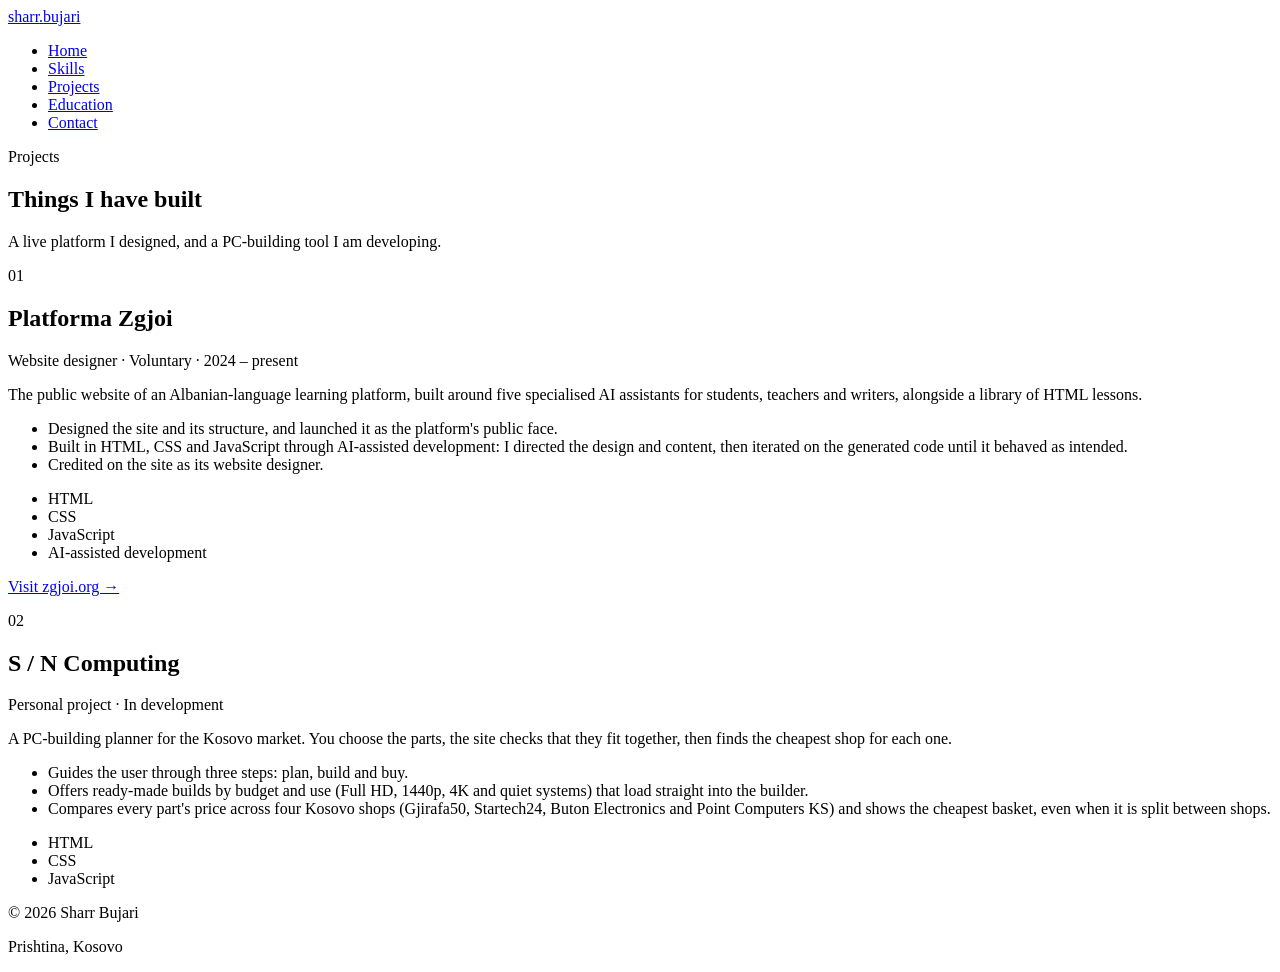
==== projects.html @ c266ca85 "Add files via upload" ====
<!DOCTYPE html>
<html lang="en">
<head>
  <meta charset="UTF-8">
  <meta name="viewport" content="width=device-width, initial-scale=1">
  <meta name="description" content="Projects by Sharr Bujari.">
  <title>Projects – Sharr Bujari</title>
  <link rel="stylesheet" href="css/style.css">
</head>
<body>

  <header class="site-header">
    <a class="logo" href="index.html">sharr<span class="logo-dot">.</span>bujari</a>
    <nav aria-label="Main">
      <ul>
        <li><a href="index.html">Home</a></li>
        <li><a href="skills.html">Skills</a></li>
        <li><a href="projects.html" class="active" aria-current="page">Projects</a></li>
        <li><a href="education.html">Education</a></li>
        <li><a href="contact.html">Contact</a></li>
      </ul>
    </nav>
  </header>

  <main>
    <section class="page-intro">
      <p class="label">Projects</p>
      <h1>Things I have built</h1>
      <p class="lead">A live platform I designed, and a PC-building tool I am developing.</p>
    </section>

    <section class="project-list">
      <article class="project">
        <p class="project-number">01</p>
        <div>
          <h2>Platforma Zgjoi</h2>
          <p class="project-meta">Website designer · Voluntary · 2024 – present</p>
          <p class="project-summary">The public website of an Albanian-language learning platform, built
             around five specialised AI assistants for students, teachers and writers, alongside a
             library of HTML lessons.</p>
          <ul class="project-points">
            <li>Designed the site and its structure, and launched it as the platform's public face.</li>
            <li>Built in HTML, CSS and JavaScript through AI-assisted development: I directed the
                design and content, then iterated on the generated code until it behaved as intended.</li>
            <li>Credited on the site as its website designer.</li>
          </ul>
          <ul class="tag-list" aria-label="Technologies">
            <li>HTML</li>
            <li>CSS</li>
            <li>JavaScript</li>
            <li>AI-assisted development</li>
          </ul>
          <p><a class="text-link" href="https://www.zgjoi.org">Visit zgjoi.org &rarr;</a></p>
        </div>
      </article>
      <article class="project">
        <p class="project-number">02</p>
        <div>
          <h2>S / N Computing</h2>
          <p class="project-meta">Personal project · In development</p>
          <p class="project-summary">A PC-building planner for the Kosovo market. You choose the parts, the
             site checks that they fit together, then finds the cheapest shop for each one.</p>
          <ul class="project-points">
            <li>Guides the user through three steps: plan, build and buy.</li>
            <li>Offers ready-made builds by budget and use (Full HD, 1440p, 4K and quiet systems)
                that load straight into the builder.</li>
            <li>Compares every part's price across four Kosovo shops (Gjirafa50, Startech24,
                Buton Electronics and Point Computers KS) and shows the cheapest basket, even when it
                is split between shops.</li>
          </ul>
          <ul class="tag-list" aria-label="Technologies">
            <li>HTML</li>
            <li>CSS</li>
            <li>JavaScript</li>
          </ul>
        </div>
      </article>
    </section>
  </main>

  <footer class="site-footer">
    <p>&copy; 2026 Sharr Bujari</p>
    <p>Prishtina, Kosovo</p>
  </footer>

</body>
</html>
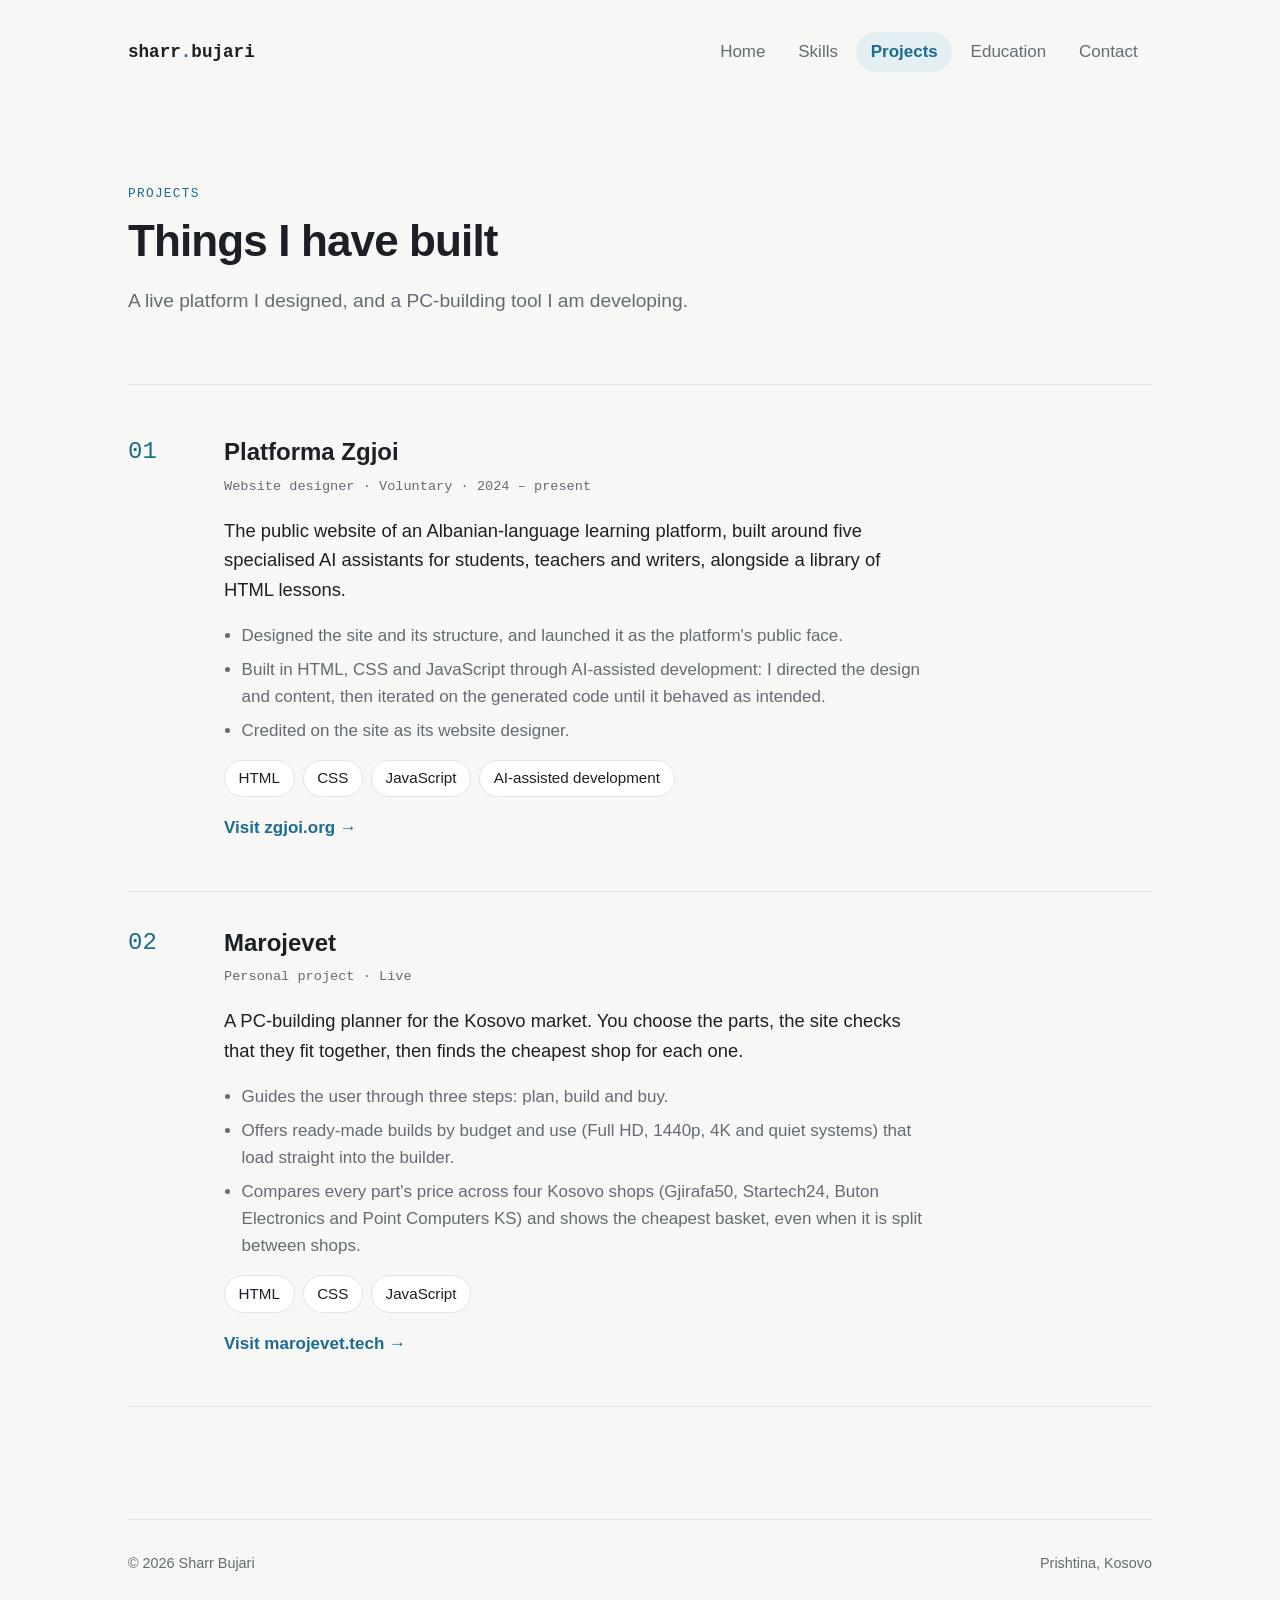
==== commit 18d804b3: "Rename S / N Computing to Marojevet, update screenshots and slider order Project is now live at maro" ====
--- a/projects.html
+++ b/projects.html
@@ -56,8 +56,8 @@
       <article class="project">
         <p class="project-number">02</p>
         <div>
-          <h2>S / N Computing</h2>
-          <p class="project-meta">Personal project · In development</p>
+          <h2>Marojevet</h2>
+          <p class="project-meta">Personal project · Live</p>
           <p class="project-summary">A PC-building planner for the Kosovo market. You choose the parts, the
              site checks that they fit together, then finds the cheapest shop for each one.</p>
           <ul class="project-points">
@@ -73,6 +73,7 @@
             <li>CSS</li>
             <li>JavaScript</li>
           </ul>
+          <p><a class="text-link" href="https://marojevet.tech">Visit marojevet.tech &rarr;</a></p>
         </div>
       </article>
     </section>
--- a/css/style.css
+++ b/css/style.css
@@ -0,0 +1,553 @@
+
+/* ===== 1. VARIABLES (colours, fonts, spacing) ===== */
+:root {
+  --color-text: #1c2026;
+  --color-muted: #646b75;
+  --color-bg: #f7f7f5;
+  --color-surface: #ffffff;
+  --color-accent: #1d6b8f;
+  --color-accent-soft: #e4eff4;
+  --color-line: #e2e4e7;
+  --font-main: "Segoe UI", Arial, sans-serif;
+  --font-mono: Consolas, "Courier New", monospace;
+  --space: 1rem;
+  --page-width: 68rem;
+  --radius: 10px;
+}
+
+/* ===== 2. BASE ===== */
+* {
+  box-sizing: border-box;
+}
+
+body {
+  margin: 0;
+  font-family: var(--font-main);
+  font-size: 1.0625rem;          /* 17px */
+  line-height: 1.6;
+  color: var(--color-text);
+  background: var(--color-bg);
+}
+
+img {
+  max-width: 100%;
+  height: auto;
+}
+
+a {
+  color: var(--color-accent);
+}
+
+h1 {
+  margin: 0 0 var(--space);
+  font-size: 2.75rem;
+  line-height: 1.15;
+  font-weight: 600;
+  letter-spacing: -0.02em;
+}
+
+h2 {
+  margin: 0 0 0.75rem;
+  font-size: 1.25rem;
+  font-weight: 600;
+}
+
+/* Small mono label used above headings */
+.label {
+  display: block;
+  margin: 0 0 0.75rem;
+  font-family: var(--font-mono);
+  font-size: 0.8rem;
+  font-weight: 400;
+  letter-spacing: 0.1em;
+  text-transform: uppercase;
+  color: var(--color-accent);
+}
+
+.lead {
+  max-width: 36rem;
+  font-size: 1.2rem;
+  color: var(--color-muted);
+}
+
+.muted {
+  color: var(--color-muted);
+}
+
+.text-link {
+  font-weight: 600;
+  text-decoration: none;
+}
+
+.text-link:hover {
+  text-decoration: underline;
+}
+
+.button {
+  display: inline-block;
+  padding: 0.7rem 1.4rem;
+  margin-right: var(--space);
+  border-radius: var(--radius);
+  background: var(--color-text);
+  color: var(--color-bg);
+  font-weight: 600;
+  text-decoration: none;
+}
+
+.button:hover {
+  background: var(--color-accent);
+}
+
+/* ===== 3. HEADER + NAV ===== */
+.site-header {
+  display: flex;
+  justify-content: space-between;
+  align-items: center;
+  flex-wrap: wrap;
+  gap: var(--space);
+  max-width: var(--page-width);
+  margin: 0 auto;
+  padding: calc(var(--space) * 2) calc(var(--space) * 2);
+}
+
+.logo {
+  font-family: var(--font-mono);
+  font-size: 1.1rem;
+  font-weight: 700;
+  color: var(--color-text);
+  text-decoration: none;
+}
+
+.logo-dot {
+  color: var(--color-accent);
+}
+
+nav ul {
+  display: flex;
+  flex-wrap: wrap;
+  gap: 0.25rem;
+  list-style: none;
+  margin: 0;
+  padding: 0;
+}
+
+nav a {
+  display: block;
+  padding: 0.4rem 0.9rem;
+  border-radius: 999px;
+  color: var(--color-muted);
+  text-decoration: none;
+}
+
+nav a:hover {
+  color: var(--color-text);
+}
+
+nav a.active {
+  background: var(--color-accent-soft);
+  color: var(--color-accent);
+  font-weight: 600;
+}
+
+/* ===== 4. PAGE LAYOUT ===== */
+main {
+  max-width: var(--page-width);
+  margin: 0 auto;
+  padding: 0 calc(var(--space) * 2);
+}
+
+main section {
+  padding: calc(var(--space) * 3) 0;
+}
+
+.page-intro {
+  padding-top: calc(var(--space) * 5);
+  border-bottom: 1px solid var(--color-line);
+}
+
+/* ===== 5. HOME ===== */
+.hero {
+  display: grid;
+  grid-template-columns: 1fr auto;
+  align-items: center;
+  gap: calc(var(--space) * 4);
+  padding-top: calc(var(--space) * 5);
+  padding-bottom: calc(var(--space) * 5);
+}
+
+.hero h1 {
+  font-size: 3.5rem;
+}
+
+.hero-links {
+  margin-top: calc(var(--space) * 2);
+}
+
+.profile-photo {
+  border-radius: 50%;
+  border: 6px solid var(--color-surface);
+  box-shadow: 0 10px 30px rgba(0, 0, 0, 0.08);
+}
+
+.about,
+.facts {
+  border-top: 1px solid var(--color-line);
+}
+
+.about-grid {
+  display: grid;
+  grid-template-columns: 1fr 1fr;
+  gap: calc(var(--space) * 3);
+}
+
+.about-grid p {
+  margin: 0;
+  font-size: 1.15rem;
+}
+
+.fact-list {
+  display: grid;
+  grid-template-columns: repeat(3, 1fr);
+  gap: calc(var(--space) * 2);
+  list-style: none;
+  margin: 0;
+  padding: 0;
+  color: var(--color-muted);
+}
+
+.fact-number {
+  display: block;
+  font-size: 2.5rem;
+  font-weight: 600;
+  color: var(--color-text);
+}
+
+/* ===== 5b. PROJECT SLIDESHOW (CSS only, no JavaScript) ===== */
+/* 4 slides + a copy of slide 1 at the end so the loop has no jump.
+   One cycle = 12s: each slide stays 2.5s, then slides across in 0.5s. */
+.showcase {
+  padding-top: 0;
+}
+
+/* A light card, like the cards on the Skills page, so the dark
+   screenshots sit inside the page instead of clashing with it. */
+.slideshow {
+  overflow: hidden;
+  max-width: 48rem;
+  border: 1px solid var(--color-line);
+  border-radius: var(--radius);
+  background: var(--color-surface);
+  box-shadow: 0 10px 30px rgba(0, 0, 0, 0.06);
+}
+
+.slides {
+  display: flex;
+  width: 500%;                   /* 5 slides, each 20% of this */
+  animation: slide-across 12s ease-in-out infinite;
+}
+
+.slideshow:hover .slides {
+  animation-play-state: paused;  /* hold still while someone is looking */
+}
+
+.slide {
+  flex: none;
+  width: 20%;
+  margin: 0;
+  padding: 0.75rem 0.75rem 0;    /* white frame around each screenshot */
+}
+
+.slide img {
+  display: block;
+  width: 100%;
+  aspect-ratio: 2 / 1;           /* the screenshots are 2:1 */
+  object-fit: cover;
+  border: 1px solid var(--color-line);
+  border-radius: calc(var(--radius) - 4px);
+}
+
+/* Project name sits on the white card, under the screenshot */
+.slide figcaption {
+  padding: 0.75rem 0.25rem;
+  font-family: var(--font-mono);
+  font-size: 0.85rem;
+  letter-spacing: 0.05em;
+  color: var(--color-muted);
+}
+
+.slide figcaption::before {
+  content: "";
+  display: inline-block;
+  width: 0.5rem;
+  height: 0.5rem;
+  margin-right: 0.6rem;
+  border-radius: 50%;
+  background: var(--color-accent);
+}
+
+@keyframes slide-across {
+  0%, 20.83%  { transform: translateX(0); }
+  25%, 45.83% { transform: translateX(-20%); }
+  50%, 70.83% { transform: translateX(-40%); }
+  75%, 95.83% { transform: translateX(-60%); }
+  100%        { transform: translateX(-80%); }
+}
+
+/* Visitors who ask for less motion get a swipeable strip instead */
+@media (prefers-reduced-motion: reduce) {
+  .slideshow {
+    overflow-x: auto;
+    scroll-snap-type: x mandatory;
+  }
+
+  .slides {
+    width: 400%;
+    animation: none;
+  }
+
+  .slide {
+    width: 25%;
+    scroll-snap-align: start;
+  }
+
+  .slide-copy {
+    display: none;
+  }
+}
+
+/* ===== 6. SKILLS ===== */
+.card-grid {
+  display: grid;
+  grid-template-columns: repeat(2, 1fr);
+  gap: calc(var(--space) * 1.5);
+}
+
+.card {
+  padding: calc(var(--space) * 1.75);
+  background: var(--color-surface);
+  border: 1px solid var(--color-line);
+  border-radius: var(--radius);
+}
+
+.card ul {
+  margin: 0;
+  padding-left: 1.1rem;
+  color: var(--color-muted);
+}
+
+.split {
+  display: grid;
+  grid-template-columns: 1fr 1fr;
+  gap: calc(var(--space) * 3);
+  border-top: 1px solid var(--color-line);
+}
+
+.tag-list {
+  display: flex;
+  flex-wrap: wrap;
+  gap: 0.5rem;
+  list-style: none;
+  margin: 0;
+  padding: 0;
+}
+
+.tag-list li {
+  padding: 0.35rem 0.85rem;
+  border: 1px solid var(--color-line);
+  border-radius: 999px;
+  background: var(--color-surface);
+  font-size: 0.95rem;
+}
+
+/* ===== 7. PROJECTS ===== */
+.project {
+  display: grid;
+  grid-template-columns: 5rem 1fr;
+  gap: var(--space);
+  padding: calc(var(--space) * 2) 0;
+  border-bottom: 1px solid var(--color-line);
+}
+
+.project:first-child {
+  padding-top: 0;
+}
+
+.project-number {
+  margin: 0;
+  font-family: var(--font-mono);
+  font-size: 1.5rem;
+  color: var(--color-accent);
+}
+
+.project h2 {
+  margin-bottom: 0.25rem;
+  font-size: 1.5rem;
+}
+
+.project p {
+  max-width: 44rem;
+}
+
+.project-summary {
+  font-size: 1.15rem;
+}
+
+.project-points {
+  max-width: 44rem;
+  margin: 0 0 var(--space);
+  padding-left: 1.1rem;
+  color: var(--color-muted);
+}
+
+.project-points li {
+  margin-bottom: 0.4rem;
+}
+
+.project .tag-list {
+  margin-bottom: var(--space);
+}
+
+.project-meta {
+  margin: 0;
+  font-family: var(--font-mono);
+  font-size: 0.85rem;
+  color: var(--color-muted);
+}
+
+/* ===== 8. EDUCATION TABLE ===== */
+table {
+  width: 100%;
+  border-collapse: collapse;
+  background: var(--color-surface);
+  border: 1px solid var(--color-line);
+  border-radius: var(--radius);
+}
+
+caption {
+  text-align: left;
+  padding-bottom: 0.75rem;
+  color: var(--color-muted);
+}
+
+th,
+td {
+  text-align: left;
+  vertical-align: top;
+  padding: 1rem 1.25rem;
+  border-bottom: 1px solid var(--color-line);
+}
+
+th {
+  font-family: var(--font-mono);
+  font-size: 0.8rem;
+  font-weight: 400;
+  letter-spacing: 0.1em;
+  text-transform: uppercase;
+  color: var(--color-muted);
+}
+
+.year {
+  font-family: var(--font-mono);
+  white-space: nowrap;
+  color: var(--color-accent);
+}
+
+/* ===== 9. CONTACT ===== */
+.contact-grid {
+  display: grid;
+  grid-template-columns: 1fr 1fr;
+  gap: calc(var(--space) * 1.5);
+}
+
+.contact-card {
+  display: block;
+  padding: calc(var(--space) * 2);
+  background: var(--color-surface);
+  border: 1px solid var(--color-line);
+  border-radius: var(--radius);
+  text-decoration: none;
+}
+
+.contact-card:hover {
+  border-color: var(--color-accent);
+}
+
+.contact-value {
+  font-size: 1.3rem;
+  font-weight: 600;
+  color: var(--color-text);
+  word-break: break-word;
+}
+
+.contact-card-wide {
+  grid-column: 1 / -1;
+}
+
+/* ===== 9b. HIDDEN EASTER EGG (education page) ===== */
+.secret {
+  position: fixed;
+  right: 0;
+  bottom: 0;
+  margin: 0;
+  padding: 1rem 1.5rem;          /* makes the hover area bigger than the text */
+  font-family: var(--font-mono);
+  font-size: 1.1rem;
+  color: var(--color-bg);        /* same as the page background = invisible */
+  transition: color 0.3s ease;
+  cursor: default;
+}
+
+.secret:hover {
+  color: var(--color-accent);
+}
+
+.secret sub,
+.secret sup {
+  line-height: 0;                /* stop the sub/sup from changing the line height */
+}
+
+/* ===== 10. FOOTER ===== */
+.site-footer {
+  display: flex;
+  justify-content: space-between;
+  width: calc(100% - var(--space) * 4);
+  max-width: calc(var(--page-width) - var(--space) * 4);
+  margin: calc(var(--space) * 4) auto 0;
+  padding: calc(var(--space) * 2) 0;
+  border-top: 1px solid var(--color-line);
+  font-size: 0.9rem;
+  color: var(--color-muted);
+}
+
+.site-footer p {
+  margin: 0;
+}
+
+/* ===== 11. SMALL SCREENS ===== */
+@media (max-width: 760px) {
+  h1,
+  .hero h1 {
+    font-size: 2.25rem;
+  }
+
+  .hero,
+  .about-grid,
+  .card-grid,
+  .split,
+  .contact-grid {
+    grid-template-columns: 1fr;
+  }
+
+  .hero img {
+    order: -1;
+    width: 160px;
+  }
+
+  .fact-list {
+    grid-template-columns: 1fr;
+  }
+
+  .project {
+    grid-template-columns: 1fr;
+  }
+}
